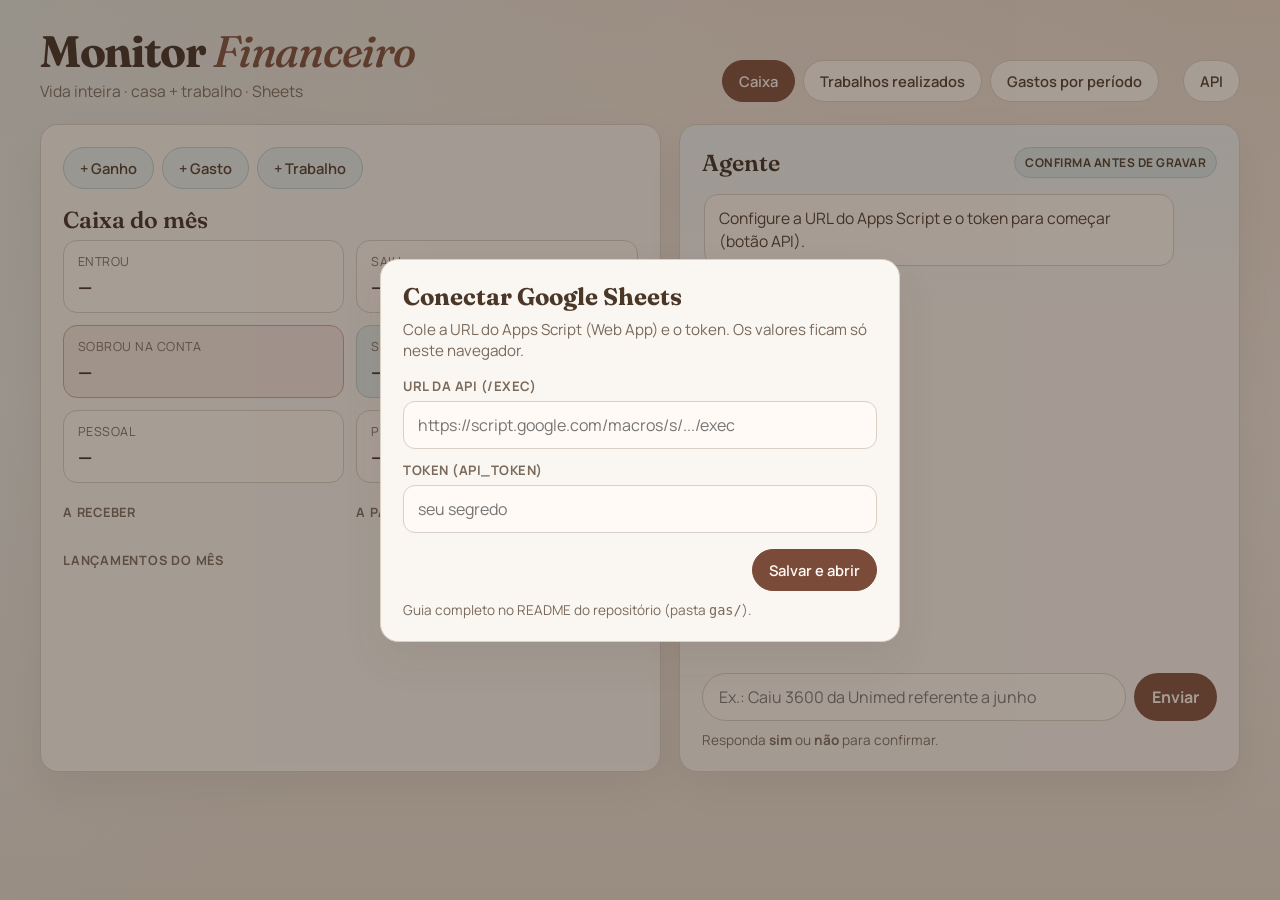
==== docs/index.html @ 2712652a "Add GitHub Pages static app backed by Google Sheets Include Apps Script API (gas/), docs/ site with " ====
<!DOCTYPE html>
<html lang="pt-BR">
<head>
  <meta charset="UTF-8" />
  <meta name="viewport" content="width=device-width, initial-scale=1" />
  <title>Monitor Financeiro</title>
  <link rel="preconnect" href="https://fonts.googleapis.com" />
  <link rel="preconnect" href="https://fonts.gstatic.com" crossorigin />
  <link href="https://fonts.googleapis.com/css2?family=Fraunces:opsz,wght@9..144,500;9..144,700&family=Manrope:wght@400;600;700&display=swap" rel="stylesheet" />
  <link rel="stylesheet" href="./styles.css" />
</head>
<body>
  <div id="setup-overlay" class="setup-overlay" hidden>
    <div class="setup-card">
      <h2>Conectar Google Sheets</h2>
      <p class="view-sub">Cole a URL do Apps Script (Web App) e o token. Os valores ficam só neste navegador.</p>
      <div class="field">
        <label for="cfg-url">URL da API (/exec)</label>
        <input id="cfg-url" type="url" placeholder="https://script.google.com/macros/s/.../exec" autocomplete="off" />
      </div>
      <div class="field">
        <label for="cfg-token">Token (API_TOKEN)</label>
        <input id="cfg-token" type="password" placeholder="seu segredo" autocomplete="off" />
      </div>
      <p id="setup-error" class="hint" style="color:#9a4a22" hidden></p>
      <div class="modal-actions">
        <button type="button" class="btn-primary" id="cfg-save">Salvar e abrir</button>
      </div>
      <p class="hint">Guia completo no README do repositório (pasta <code>gas/</code>).</p>
    </div>
  </div>

  <div id="modal-overlay" class="modal-overlay" hidden>
    <div class="modal-card">
      <h2 id="modal-title">Novo registro</h2>
      <form id="modal-form">
        <input type="hidden" id="f-kind" />
        <div class="form-grid">
          <div class="field">
            <label for="f-valor">Valor (R$)</label>
            <input id="f-valor" type="number" min="0" step="0.01" required />
          </div>
          <div class="field">
            <label for="f-data">Data</label>
            <input id="f-data" type="date" required />
          </div>
          <div class="field" id="wrap-lente">
            <label for="f-lente">Lente</label>
            <select id="f-lente">
              <option value="pessoal">Pessoal</option>
              <option value="profissional">Profissional</option>
              <option value="misto">Misto</option>
            </select>
          </div>
          <div class="field" id="wrap-categoria">
            <label for="f-categoria">Categoria</label>
            <input id="f-categoria" type="text" placeholder="ex.: moradia, plantao" />
          </div>
          <div class="field" id="wrap-tipo" hidden>
            <label for="f-tipo">Tipo de trabalho</label>
            <select id="f-tipo">
              <option value="plantao">Plantão</option>
              <option value="consulta">Consulta</option>
              <option value="procedimento">Procedimento</option>
              <option value="outro">Outro</option>
            </select>
          </div>
          <div class="field" id="wrap-pagador">
            <label for="f-pagador">Pagador / local</label>
            <input id="f-pagador" type="text" placeholder="Unimed, Hospital…" />
          </div>
          <div class="field" id="wrap-status">
            <label for="f-status">Status</label>
            <select id="f-status">
              <option value="realizado">Realizado</option>
              <option value="previsto">Previsto</option>
            </select>
          </div>
        </div>
        <div class="field">
          <label for="f-nota">Nota</label>
          <textarea id="f-nota" rows="2" placeholder="Opcional"></textarea>
        </div>
        <p id="modal-error" class="hint" style="color:#9a4a22" hidden></p>
        <div class="modal-actions">
          <button type="button" class="btn-ghost" id="modal-cancel">Cancelar</button>
          <button type="submit" class="btn-primary">Salvar</button>
        </div>
      </form>
    </div>
  </div>

  <div class="app">
    <header class="top">
      <div class="brand-block">
        <p class="brand">Monitor <em>Financeiro</em></p>
        <p class="tag">Vida inteira · casa + trabalho · Sheets</p>
      </div>
      <nav class="views" aria-label="Visões">
        <button type="button" class="view-btn active" data-view="caixa">Caixa</button>
        <button type="button" class="view-btn" data-view="trabalhos">Trabalhos realizados</button>
        <button type="button" class="view-btn" data-view="gastos">Gastos por período</button>
      </nav>
      <div class="top-tools">
        <p id="month-label" class="month-label"></p>
        <button type="button" class="btn-ghost" id="btn-config" title="Reconfigurar API">API</button>
      </div>
    </header>

    <main class="layout">
      <section class="panel data" aria-label="Painel de dados">
        <div class="actions-row">
          <button type="button" class="btn-soft" data-open="ganho">+ Ganho</button>
          <button type="button" class="btn-soft" data-open="gasto">+ Gasto</button>
          <button type="button" class="btn-soft" data-open="trabalho">+ Trabalho</button>
        </div>

        <div id="view-caixa" class="view active">
          <h2>Caixa do mês</h2>
          <div class="metrics">
            <div>
              <span class="label">Entrou</span>
              <strong id="m-entrou">—</strong>
            </div>
            <div>
              <span class="label">Saiu</span>
              <strong id="m-saiu">—</strong>
            </div>
            <div class="highlight">
              <span class="label">Sobrou na conta</span>
              <strong id="m-conta">—</strong>
            </div>
            <div class="highlight truth">
              <span class="label">Sobrou de verdade</span>
              <strong id="m-verdade">—</strong>
            </div>
          </div>
          <div class="lenses">
            <div>
              <span class="label">Pessoal</span>
              <strong id="m-pessoal">—</strong>
            </div>
            <div>
              <span class="label">Profissional</span>
              <strong id="m-prof">—</strong>
            </div>
          </div>
          <div class="lists">
            <div>
              <h3>A receber <span id="m-receber" class="muted"></span></h3>
              <ul id="list-receber"></ul>
            </div>
            <div>
              <h3>A pagar <span id="m-pagar" class="muted"></span></h3>
              <ul id="list-pagar"></ul>
            </div>
          </div>
          <div>
            <h3>Lançamentos do mês</h3>
            <ul id="list-lanc"></ul>
          </div>
        </div>

        <div id="view-trabalhos" class="view" hidden>
          <div class="view-head">
            <h2>Trabalhos realizados</h2>
            <p class="view-sub">Consultas, plantões e procedimentos — e o que já foi pago</p>
          </div>
          <div class="metrics three" id="trabalhos-metrics">
            <div>
              <span class="label">Esperado</span>
              <strong id="t-esperado">—</strong>
            </div>
            <div class="highlight mint">
              <span class="label">Recebido</span>
              <strong id="t-recebido">—</strong>
            </div>
            <div class="highlight">
              <span class="label">Em aberto</span>
              <strong id="t-aberto">—</strong>
            </div>
          </div>
          <div class="status-row" id="trabalhos-status"></div>
          <div class="table-wrap">
            <table class="data-table" aria-label="Lista de trabalhos">
              <thead>
                <tr>
                  <th>Data</th>
                  <th>Tipo</th>
                  <th>Local / pagador</th>
                  <th>Esperado</th>
                  <th>Recebido</th>
                  <th>Status</th>
                </tr>
              </thead>
              <tbody id="trabalhos-body"></tbody>
            </table>
            <p id="trabalhos-empty" class="empty" hidden>Nenhum trabalho ainda. Use + Trabalho ou o chat.</p>
          </div>
        </div>

        <div id="view-gastos" class="view" hidden>
          <div class="view-head">
            <h2>Gastos por período</h2>
            <p class="view-sub">Últimos 6 meses · pessoal e profissional</p>
          </div>
          <div class="metrics">
            <div class="highlight">
              <span class="label">Total no período</span>
              <strong id="g-total">—</strong>
            </div>
            <div>
              <span class="label">Pessoal</span>
              <strong id="g-pessoal">—</strong>
            </div>
            <div>
              <span class="label">Profissional</span>
              <strong id="g-prof">—</strong>
            </div>
            <div class="highlight mint">
              <span class="label">Meses</span>
              <strong id="g-meses">6</strong>
            </div>
          </div>
          <h3>Por mês</h3>
          <div id="gastos-bars" class="bars" aria-label="Gráfico de gastos mensais"></div>
          <div class="legend">
            <span><i class="pessoal"></i>Pessoal</span>
            <span><i class="profissional"></i>Profissional</span>
          </div>
          <h3>Por categoria</h3>
          <ul id="gastos-cats" class="cat-list"></ul>
        </div>
      </section>

      <section class="panel chat" aria-label="Agente">
        <div class="chat-head">
          <h2>Agente</h2>
          <span class="pill">confirma antes de gravar</span>
        </div>
        <div id="messages" class="messages" role="log" aria-live="polite"></div>
        <form id="chat-form" class="composer">
          <input
            id="chat-input"
            type="text"
            autocomplete="off"
            placeholder='Ex.: Caiu 3600 da Unimed referente a junho'
            aria-label="Mensagem para o agente"
          />
          <button type="submit">Enviar</button>
        </form>
        <p class="hint">Responda <strong>sim</strong> ou <strong>não</strong> para confirmar.</p>
      </section>
    </main>
  </div>

  <script src="./js/config.js"></script>
  <script src="./js/api.js"></script>
  <script src="./js/summary.js"></script>
  <script src="./js/agent.js"></script>
  <script src="./js/app.js"></script>
</body>
</html>
---- docs/styles.css ----
/* Palette from clinic reference: wood, terracotta, cocoa, seafoam */
:root {
  --ink: #4a3728;
  --ink-deep: #3a2a1f;
  --muted: #7a6a5c;
  --paper: #f3ebe3;
  --panel: #faf6f1;
  --line: #d9cfc4;
  --terracotta: #b25b2d;
  --terracotta-deep: #9a4a22;
  --cocoa: #7b4b3a;
  --seafoam: #dae8e8;
  --seafoam-deep: #b9d0d0;
  --sand: #e8ddd2;
  --cream: #fffaf5;
  --shadow: 0 18px 40px rgba(74, 55, 40, 0.08);
  --radius: 18px;
  --font-display: "Fraunces", Georgia, serif;
  --font-body: "Manrope", system-ui, sans-serif;
}

* { box-sizing: border-box; }

body {
  margin: 0;
  min-height: 100vh;
  color: var(--ink);
  font-family: var(--font-body);
  background:
    linear-gradient(120deg, rgba(218, 232, 232, 0.55), transparent 42%),
    linear-gradient(200deg, rgba(178, 91, 45, 0.08), transparent 40%),
    linear-gradient(180deg, #efe6dc 0%, var(--paper) 45%, #e7ddd2 100%);
}

.app {
  max-width: 1240px;
  margin: 0 auto;
  padding: 28px 20px 40px;
}

.top {
  display: grid;
  grid-template-columns: 1fr auto auto;
  align-items: end;
  gap: 16px;
  margin-bottom: 22px;
}

.brand {
  margin: 0;
  font-family: var(--font-display);
  font-size: clamp(2rem, 4vw, 2.75rem);
  font-weight: 700;
  letter-spacing: -0.03em;
  line-height: 1.05;
  color: var(--ink-deep);
}

.brand em {
  font-style: italic;
  color: var(--cocoa);
  font-weight: 500;
}

.tag, .month-label, .hint, .label, .muted, .view-sub {
  color: var(--muted);
}

.tag { margin: 6px 0 0; font-size: 0.98rem; }

.month-label {
  margin: 0;
  font-weight: 700;
  color: var(--cocoa);
}

.views {
  display: flex;
  flex-wrap: wrap;
  gap: 8px;
  justify-content: center;
}

.view-btn, .btn-ghost, .btn-primary, .btn-soft {
  border: 1px solid var(--line);
  background: var(--cream);
  color: var(--ink);
  border-radius: 999px;
  padding: 10px 16px;
  font: inherit;
  font-weight: 600;
  font-size: 0.92rem;
  cursor: pointer;
  transition: background 0.15s ease, color 0.15s ease, border-color 0.15s ease;
}

.view-btn:hover, .btn-ghost:hover { border-color: var(--cocoa); }

.view-btn.active, .btn-primary {
  background: var(--cocoa);
  border-color: var(--cocoa);
  color: #fffaf6;
}

.btn-soft {
  background: color-mix(in srgb, var(--seafoam) 70%, white);
  border-color: var(--seafoam-deep);
}

.actions-row {
  display: flex;
  flex-wrap: wrap;
  gap: 8px;
  margin: 0 0 16px;
}

.layout {
  display: grid;
  grid-template-columns: minmax(300px, 1.05fr) minmax(300px, 0.95fr);
  gap: 18px;
}

.panel {
  background: color-mix(in srgb, var(--panel) 94%, white);
  border: 1px solid var(--line);
  border-radius: var(--radius);
  box-shadow: var(--shadow);
  padding: 22px;
  min-height: 72vh;
}

.panel h2 {
  margin: 0 0 6px;
  font-family: var(--font-display);
  font-size: 1.45rem;
  font-weight: 600;
  color: var(--ink-deep);
}

.view-sub {
  margin: 0 0 16px;
  font-size: 0.95rem;
}

.panel h3 {
  margin: 20px 0 10px;
  font-size: 0.8rem;
  text-transform: uppercase;
  letter-spacing: 0.06em;
  color: var(--muted);
}

.view[hidden] { display: none !important; }

.metrics {
  display: grid;
  grid-template-columns: 1fr 1fr;
  gap: 12px;
}

.metrics.three {
  grid-template-columns: repeat(3, 1fr);
}

.metrics > div, .lenses > div {
  padding: 12px 14px;
  border-radius: 14px;
  background: var(--cream);
  border: 1px solid var(--line);
}

.metrics .highlight {
  background: color-mix(in srgb, var(--terracotta) 14%, white);
  border-color: color-mix(in srgb, var(--terracotta) 35%, var(--line));
}

.metrics .truth,
.metrics .mint {
  background: color-mix(in srgb, var(--seafoam) 80%, white);
  border-color: var(--seafoam-deep);
}

.metrics .label, .lenses .label {
  display: block;
  font-size: 0.78rem;
  margin-bottom: 4px;
  text-transform: uppercase;
  letter-spacing: 0.04em;
}

.metrics strong, .lenses strong {
  font-size: 1.15rem;
  font-variant-numeric: tabular-nums;
  color: var(--ink-deep);
}

.lenses {
  display: grid;
  grid-template-columns: 1fr 1fr;
  gap: 12px;
  margin-top: 12px;
}

.lists {
  display: grid;
  grid-template-columns: 1fr 1fr;
  gap: 12px;
}

ul {
  list-style: none;
  margin: 0;
  padding: 0;
}

ul li {
  padding: 8px 0;
  border-bottom: 1px solid var(--line);
  font-size: 0.92rem;
  line-height: 1.35;
}

.status-row {
  display: flex;
  flex-wrap: wrap;
  gap: 8px;
  margin: 14px 0 16px;
}

.badge {
  display: inline-flex;
  align-items: center;
  gap: 6px;
  padding: 6px 12px;
  border-radius: 999px;
  font-size: 0.82rem;
  font-weight: 700;
  border: 1px solid var(--line);
  background: var(--sand);
  color: var(--ink);
}

.badge.pago {
  background: var(--seafoam);
  border-color: var(--seafoam-deep);
}

.badge.parcial {
  background: color-mix(in srgb, var(--terracotta) 18%, white);
  border-color: color-mix(in srgb, var(--terracotta) 40%, var(--line));
}

.badge.aberto {
  background: #f3e6dc;
  border-color: var(--line);
}

.table-wrap { overflow-x: auto; }

.data-table {
  width: 100%;
  border-collapse: collapse;
  font-size: 0.9rem;
}

.data-table th {
  text-align: left;
  font-size: 0.72rem;
  text-transform: uppercase;
  letter-spacing: 0.05em;
  color: var(--muted);
  padding: 8px 6px;
  border-bottom: 1px solid var(--line);
}

.data-table td {
  padding: 10px 6px;
  border-bottom: 1px solid var(--line);
  vertical-align: top;
}

.data-table tr:hover td {
  background: color-mix(in srgb, var(--seafoam) 35%, transparent);
}

.bars {
  display: flex;
  align-items: flex-end;
  gap: 10px;
  min-height: 180px;
  padding: 12px 4px 0;
  border-bottom: 1px solid var(--line);
}

.bar-col {
  flex: 1;
  display: flex;
  flex-direction: column;
  align-items: center;
  gap: 8px;
  min-width: 0;
}

.bar-stack {
  width: 100%;
  max-width: 48px;
  height: 140px;
  display: flex;
  flex-direction: column;
  justify-content: flex-end;
  border-radius: 10px 10px 4px 4px;
  overflow: hidden;
  background: var(--sand);
}

.bar-seg {
  width: 100%;
  min-height: 0;
}

.bar-seg.pessoal { background: var(--terracotta); }
.bar-seg.profissional { background: var(--cocoa); }

.bar-label {
  font-size: 0.72rem;
  color: var(--muted);
  text-align: center;
  line-height: 1.2;
}

.bar-value {
  font-size: 0.7rem;
  font-weight: 700;
  color: var(--ink);
  text-align: center;
}

.cat-list li {
  display: grid;
  grid-template-columns: 1fr auto;
  gap: 12px;
  align-items: center;
}

.cat-track {
  grid-column: 1 / -1;
  height: 8px;
  border-radius: 999px;
  background: var(--sand);
  overflow: hidden;
  margin-top: -4px;
  margin-bottom: 6px;
}

.cat-fill {
  height: 100%;
  background: linear-gradient(90deg, var(--terracotta), var(--cocoa));
  border-radius: inherit;
}

.legend {
  display: flex;
  gap: 14px;
  margin-top: 12px;
  font-size: 0.82rem;
  color: var(--muted);
}

.legend i {
  display: inline-block;
  width: 10px;
  height: 10px;
  border-radius: 3px;
  margin-right: 6px;
}

.legend .pessoal { background: var(--terracotta); }
.legend .profissional { background: var(--cocoa); }

.chat {
  display: flex;
  flex-direction: column;
  background:
    linear-gradient(180deg, color-mix(in srgb, var(--seafoam) 45%, white), transparent 28%),
    var(--panel);
}

.chat-head {
  display: flex;
  align-items: center;
  justify-content: space-between;
  gap: 10px;
  margin-bottom: 12px;
}

.chat-head h2 { margin: 0; }

.pill {
  font-size: 0.75rem;
  font-weight: 700;
  text-transform: uppercase;
  letter-spacing: 0.04em;
  padding: 6px 10px;
  border-radius: 999px;
  background: var(--seafoam);
  color: var(--ink);
  border: 1px solid var(--seafoam-deep);
}

.messages {
  flex: 1;
  overflow-y: auto;
  display: flex;
  flex-direction: column;
  gap: 12px;
  padding: 4px 2px 16px;
  max-height: calc(72vh - 160px);
}

.bubble {
  max-width: 92%;
  padding: 12px 14px;
  border-radius: 14px;
  white-space: pre-wrap;
  line-height: 1.45;
  font-size: 0.98rem;
}

.bubble.bot {
  align-self: flex-start;
  background: var(--cream);
  border: 1px solid var(--line);
}

.bubble.user {
  align-self: flex-end;
  background: var(--terracotta);
  color: #fff8f3;
}

.composer {
  display: flex;
  gap: 8px;
  margin-top: auto;
}

.composer input, .field input, .field select, .field textarea {
  border: 1px solid var(--line);
  border-radius: 12px;
  padding: 12px 14px;
  font: inherit;
  background: var(--cream);
  color: var(--ink);
  width: 100%;
}

.composer input {
  flex: 1;
  border-radius: 999px;
  padding: 12px 16px;
}

.composer input:focus, .field input:focus, .field select:focus, .field textarea:focus {
  outline: 2px solid color-mix(in srgb, var(--terracotta) 45%, transparent);
  outline-offset: 1px;
}

.composer button {
  border: 0;
  border-radius: 999px;
  padding: 12px 18px;
  font: inherit;
  font-weight: 700;
  background: var(--cocoa);
  color: #fffaf6;
  cursor: pointer;
}

.composer button:hover {
  background: var(--terracotta-deep);
}

.hint {
  margin: 10px 0 0;
  font-size: 0.85rem;
}

.empty {
  color: var(--muted);
  font-size: 0.9rem;
  padding: 8px 0;
}

.setup-overlay, .modal-overlay {
  position: fixed;
  inset: 0;
  background: rgba(58, 42, 31, 0.45);
  display: flex;
  align-items: center;
  justify-content: center;
  padding: 20px;
  z-index: 40;
}

.setup-overlay[hidden], .modal-overlay[hidden] {
  display: none !important;
}

.setup-card, .modal-card {
  width: min(520px, 100%);
  background: var(--panel);
  border: 1px solid var(--line);
  border-radius: var(--radius);
  box-shadow: var(--shadow);
  padding: 22px;
}

.setup-card h2, .modal-card h2 {
  margin: 0 0 8px;
  font-family: var(--font-display);
}

.field {
  display: grid;
  gap: 6px;
  margin: 12px 0;
}

.field label {
  font-size: 0.82rem;
  font-weight: 700;
  color: var(--muted);
  text-transform: uppercase;
  letter-spacing: 0.04em;
}

.form-grid {
  display: grid;
  grid-template-columns: 1fr 1fr;
  gap: 8px 12px;
}

.modal-actions {
  display: flex;
  justify-content: flex-end;
  gap: 8px;
  margin-top: 16px;
}

.top-tools {
  display: flex;
  gap: 8px;
  justify-content: flex-end;
}

@media (max-width: 980px) {
  .top {
    grid-template-columns: 1fr;
    align-items: start;
  }
  .views { justify-content: start; }
  .layout, .lists, .metrics, .metrics.three, .lenses, .form-grid {
    grid-template-columns: 1fr;
  }
  .panel { min-height: auto; }
  .messages { max-height: 42vh; }
}
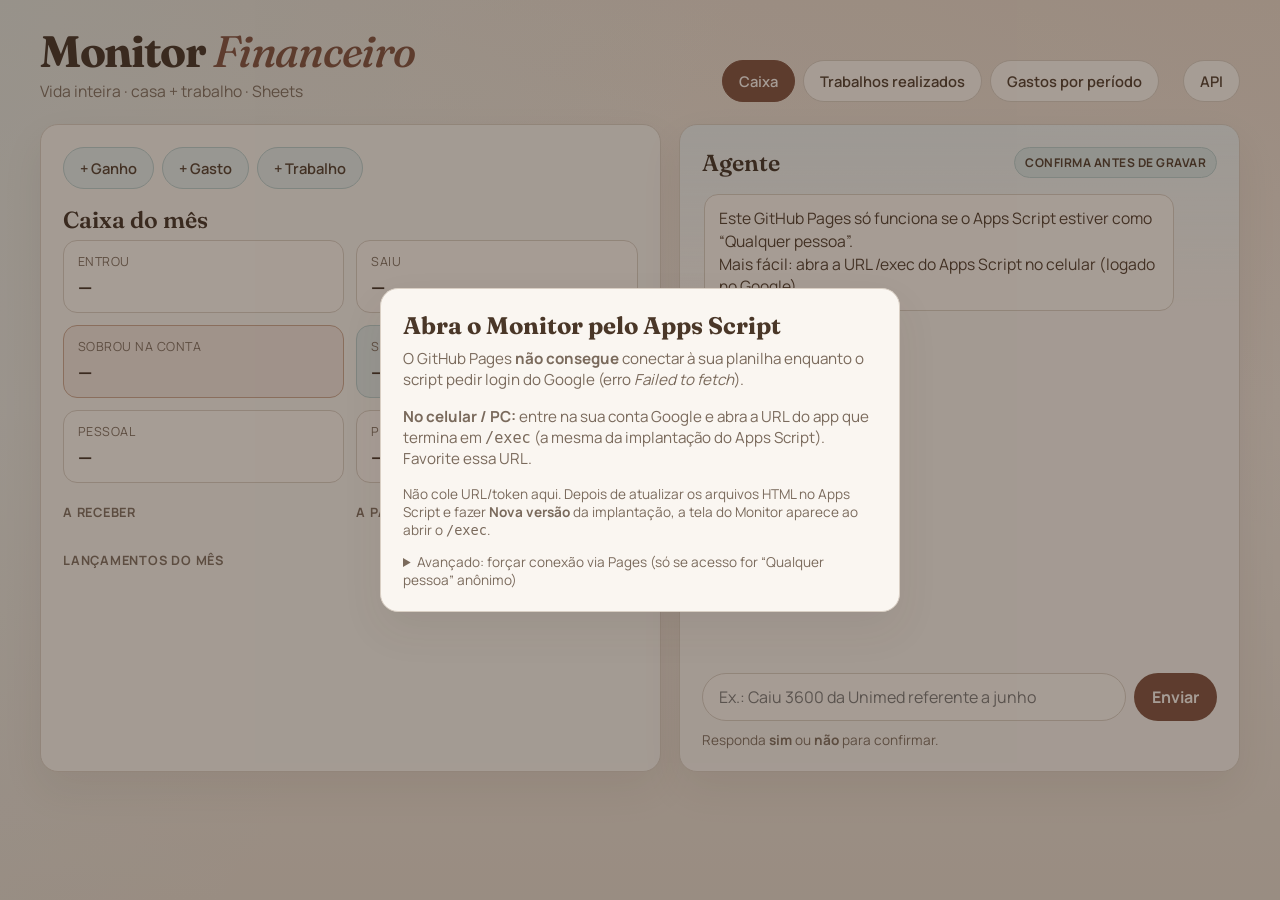
==== commit 0d529a38: "Clarify that Monitor must open via Apps Script /exec Co-authored-by: Cursor <cursoragent@cursor.com>" ====
--- a/docs/index.html
+++ b/docs/index.html
@@ -10,23 +10,36 @@
   <link rel="stylesheet" href="./styles.css" />
 </head>
 <body>
-  <div id="setup-overlay" class="setup-overlay" hidden>
+  <div id="setup-overlay" class="setup-overlay">
     <div class="setup-card">
-      <h2>Conectar Google Sheets</h2>
-      <p class="view-sub">Cole a URL do Apps Script (Web App) e o token. Os valores ficam só neste navegador.</p>
-      <div class="field">
-        <label for="cfg-url">URL da API (/exec)</label>
-        <input id="cfg-url" type="url" placeholder="https://script.google.com/macros/s/.../exec" autocomplete="off" />
-      </div>
-      <div class="field">
-        <label for="cfg-token">Token (API_TOKEN)</label>
-        <input id="cfg-token" type="password" placeholder="seu segredo" autocomplete="off" />
-      </div>
-      <p id="setup-error" class="hint" style="color:#9a4a22" hidden></p>
-      <div class="modal-actions">
-        <button type="button" class="btn-primary" id="cfg-save">Salvar e abrir</button>
-      </div>
-      <p class="hint">Guia completo no README do repositório (pasta <code>gas/</code>).</p>
+      <h2>Abra o Monitor pelo Apps Script</h2>
+      <p class="view-sub">
+        O GitHub Pages <strong>não consegue</strong> conectar à sua planilha enquanto o script pedir login do Google
+        (erro <em>Failed to fetch</em>).
+      </p>
+      <p class="view-sub">
+        <strong>No celular / PC:</strong> entre na sua conta Google e abra a URL do app que termina em
+        <code>/exec</code> (a mesma da implantação do Apps Script). Favorite essa URL.
+      </p>
+      <p class="hint">
+        Não cole URL/token aqui. Depois de atualizar os arquivos HTML no Apps Script e fazer
+        <strong>Nova versão</strong> da implantação, a tela do Monitor aparece ao abrir o <code>/exec</code>.
+      </p>
+      <details style="margin-top:14px">
+        <summary class="hint" style="cursor:pointer">Avançado: forçar conexão via Pages (só se acesso for “Qualquer pessoa” anônimo)</summary>
+        <div class="field">
+          <label for="cfg-url">URL da API (/exec)</label>
+          <input id="cfg-url" type="url" placeholder="https://script.google.com/macros/s/.../exec" autocomplete="off" />
+        </div>
+        <div class="field">
+          <label for="cfg-token">Token (API_TOKEN)</label>
+          <input id="cfg-token" type="password" placeholder="seu segredo" autocomplete="off" />
+        </div>
+        <p id="setup-error" class="hint" style="color:#9a4a22" hidden></p>
+        <div class="modal-actions">
+          <button type="button" class="btn-primary" id="cfg-save">Tentar mesmo assim</button>
+        </div>
+      </details>
     </div>
   </div>
 
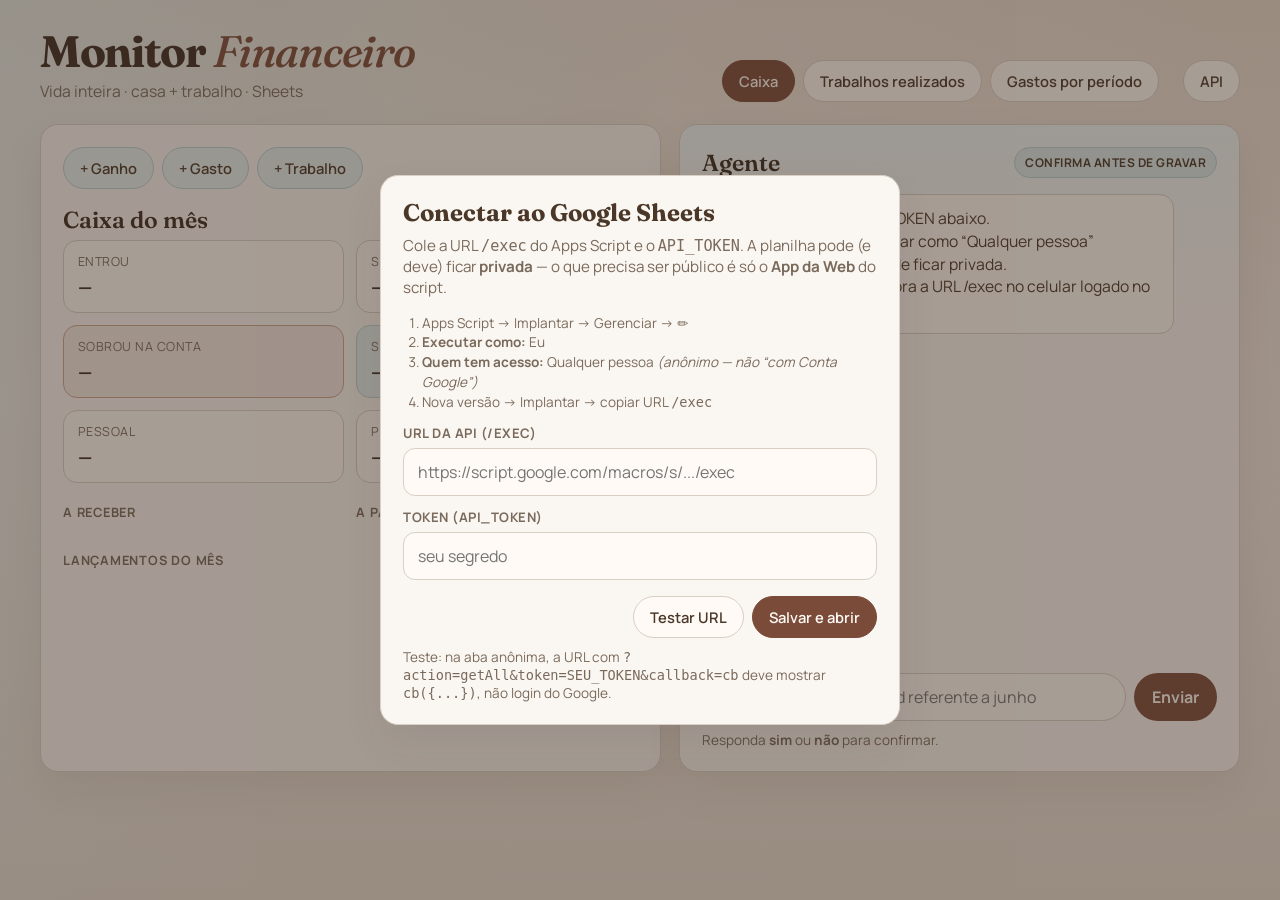
==== commit b8b5d0fb: "Fix empty Apps Script UI and restore Pages API setup Inline-bundle Index.html so CSS/JS actually loa" ====
--- a/docs/index.html
+++ b/docs/index.html
@@ -10,36 +10,34 @@
   <link rel="stylesheet" href="./styles.css" />
 </head>
 <body>
-  <div id="setup-overlay" class="setup-overlay">
+  <div id="setup-overlay" class="setup-overlay" hidden>
     <div class="setup-card">
-      <h2>Abra o Monitor pelo Apps Script</h2>
+      <h2>Conectar ao Google Sheets</h2>
       <p class="view-sub">
-        O GitHub Pages <strong>não consegue</strong> conectar à sua planilha enquanto o script pedir login do Google
-        (erro <em>Failed to fetch</em>).
+        Cole a URL <code>/exec</code> do Apps Script e o <code>API_TOKEN</code>.
+        A planilha pode (e deve) ficar <strong>privada</strong> — o que precisa ser público é só o
+        <strong>App da Web</strong> do script.
       </p>
-      <p class="view-sub">
-        <strong>No celular / PC:</strong> entre na sua conta Google e abra a URL do app que termina em
-        <code>/exec</code> (a mesma da implantação do Apps Script). Favorite essa URL.
-      </p>
-      <p class="hint">
-        Não cole URL/token aqui. Depois de atualizar os arquivos HTML no Apps Script e fazer
-        <strong>Nova versão</strong> da implantação, a tela do Monitor aparece ao abrir o <code>/exec</code>.
-      </p>
-      <details style="margin-top:14px">
-        <summary class="hint" style="cursor:pointer">Avançado: forçar conexão via Pages (só se acesso for “Qualquer pessoa” anônimo)</summary>
-        <div class="field">
-          <label for="cfg-url">URL da API (/exec)</label>
-          <input id="cfg-url" type="url" placeholder="https://script.google.com/macros/s/.../exec" autocomplete="off" />
-        </div>
-        <div class="field">
-          <label for="cfg-token">Token (API_TOKEN)</label>
-          <input id="cfg-token" type="password" placeholder="seu segredo" autocomplete="off" />
-        </div>
-        <p id="setup-error" class="hint" style="color:#9a4a22" hidden></p>
-        <div class="modal-actions">
-          <button type="button" class="btn-primary" id="cfg-save">Tentar mesmo assim</button>
-        </div>
-      </details>
+      <ol class="hint" style="padding-left:1.2rem;line-height:1.45">
+        <li>Apps Script → Implantar → Gerenciar → ✏️</li>
+        <li><strong>Executar como:</strong> Eu</li>
+        <li><strong>Quem tem acesso:</strong> Qualquer pessoa <em>(anônimo — não “com Conta Google”)</em></li>
+        <li>Nova versão → Implantar → copiar URL <code>/exec</code></li>
+      </ol>
+      <div class="field">
+        <label for="cfg-url">URL da API (/exec)</label>
+        <input id="cfg-url" type="url" placeholder="https://script.google.com/macros/s/.../exec" autocomplete="off" />
+      </div>
+      <div class="field">
+        <label for="cfg-token">Token (API_TOKEN)</label>
+        <input id="cfg-token" type="password" placeholder="seu segredo" autocomplete="off" />
+      </div>
+      <p id="setup-error" class="hint" style="color:#9a4a22" hidden></p>
+      <div class="modal-actions">
+        <button type="button" class="btn-ghost" id="cfg-test">Testar URL</button>
+        <button type="button" class="btn-primary" id="cfg-save">Salvar e abrir</button>
+      </div>
+      <p class="hint">Teste: na aba anônima, a URL com <code>?action=getAll&amp;token=SEU_TOKEN&amp;callback=cb</code> deve mostrar <code>cb({...})</code>, não login do Google.</p>
     </div>
   </div>
 
--- a/docs/styles.css
+++ b/docs/styles.css
@@ -121,7 +121,7 @@
 }
 
 .panel {
-  background: color-mix(in srgb, var(--panel) 94%, white);
+  background: #faf6f1;
   border: 1px solid var(--line);
   border-radius: var(--radius);
   box-shadow: var(--shadow);
